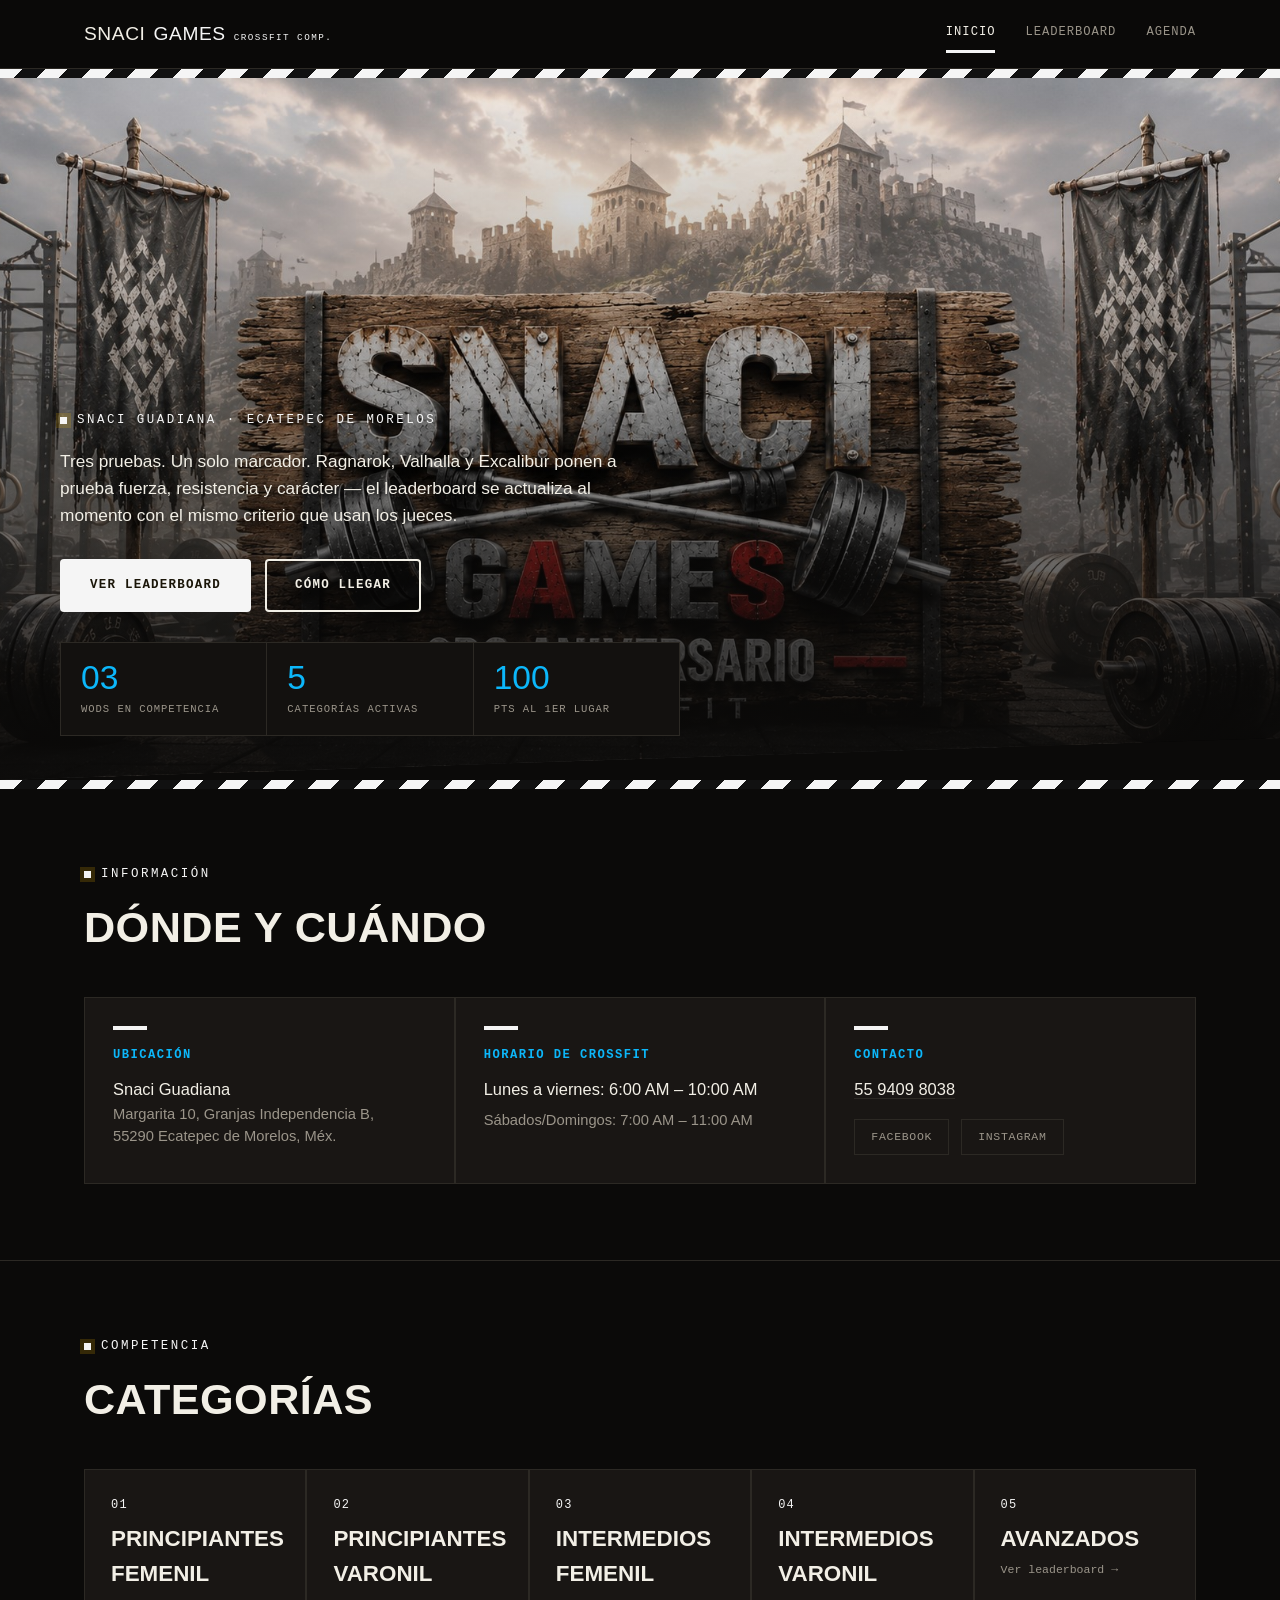
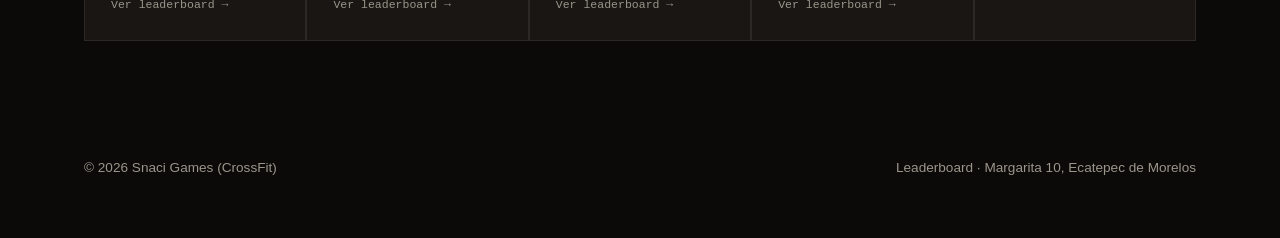
==== index.html @ 2113d96e "Add files via upload" ====
<!DOCTYPE html>
<html lang="es">
<head>
<meta charset="UTF-8">
<meta name="viewport" content="width=device-width, initial-scale=1.0">
<title>Snaci Games — Competencia CrossFit</title>
<meta name="description" content="Snaci Games: competencia de CrossFit en Snaci Guadiana, Ecatepec de Morelos. Leaderboard, ubicación y horarios.">
<link rel="preconnect" href="https://fonts.googleapis.com">
<link rel="preconnect" href="https://fonts.gstatic.com" crossorigin>
<link href="https://fonts.googleapis.com/css2?family=Algerian&family=Barlow:wght@400;500;600;700;800&family=Space+Mono:wght@400;700&display=swap" rel="stylesheet">
<link rel="stylesheet" href="styles.css">
</head>
<body>
    <header class="topbar">
        <div class="wrap">
            <div class="brand">SNACI <span style="color:var(--brass)">GAMES</span> <small>CROSSFIT COMP.</small></div>
            <nav class="nav" id="nav-menu">
                <a href="index.html" class="is-active">Inicio</a>
                <a href="leaderboard.html">Leaderboard</a>
                <a href="agenda.html">Agenda</a>
            </nav>
            <button class="menu-toggle" id="menu-toggle" aria-label="Abrir menú" aria-expanded="false">
                <span></span><span></span><span></span>
            </button>
        </div>
    </header>
    <div class="hazard"></div>
    <script>document.addEventListener("DOMContentLoaded", function () {
      var menuBtn = document.getElementById("menu-toggle");
      var navMenu = document.getElementById("nav-menu");
      if (!menuBtn || !navMenu) return;
      menuBtn.addEventListener("click", function () {
        var isOpen = navMenu.classList.toggle("is-open");
        menuBtn.setAttribute("aria-expanded", isOpen);
      });
    });</script>

    <section class="hero" style="background-image:url('hero-banner.jpg')">
        <div class="wrap hero-inner">
            <div class="eyebrow"><span class="dot"></span> Snaci Guadiana · Ecatepec de Morelos</div>
            <p class="hero-sub">Tres pruebas. Un solo marcador. Ragnarok, Valhalla y Excalibur ponen a prueba fuerza, resistencia y carácter — el leaderboard se actualiza al momento con el mismo criterio que usan los jueces.</p>
            <div class="cta-row">
                <a href="leaderboard.html" class="btn btn-primary">Ver leaderboard</a>
                <a href="#ubicacion" class="btn btn-ghost">Cómo llegar</a>
            </div>
            <div class="stat-strip">
                <div class="stat"><div class="n">03</div><div class="l">WODs en competencia</div></div>
                <div class="stat"><div class="n">5</div><div class="l">Categorías activas</div></div>
                <div class="stat"><div class="n">100</div><div class="l">Pts al 1er lugar</div></div>
            </div>
        </div>
    </section>
    <div class="hazard"></div>

    <section class="block" id="ubicacion">
        <div class="wrap">
            <div class="block-head">
                <div class="eyebrow"><span class="dot"></span> Información</div>
                <h2 class="block-title">Dónde y cuándo</h2>
            </div>
            <div class="card-grid">
                <div class="card">
                    <div class="rune"></div>
                    <h3>Ubicación</h3>
                    <a href="https://www.google.com/maps/place/snaci+guadiana/data=!4m2!3m1!1s0x85d1fb0047a9aea7:0xf1a9c719a7e4aaca?sa=X&ved=1t:242&ictx=111" target="_blank" rel="noopener">Snaci Guadiana</a>
                    <p class="muted">Margarita 10, Granjas Independencia B,<br>55290 Ecatepec de Morelos, Méx.</p>
                </div>
                <div class="card">
                    <div class="rune"></div>
                    <h3>Horario de crossfit</h3>
                    <p>Lunes a viernes: 6:00 AM – 10:00 AM</p>
                    <p class="muted">Sábados/Domingos: 7:00 AM – 11:00 AM</p>
                </div>
                <div class="card">
                    <div class="rune"></div>
                    <h3>Contacto</h3>
                    <p><a href="tel:5594098038" style="border-bottom:1px solid var(--line)">55 9409 8038</a></p>
                    <div class="social-row">
                        <a href="https://facebook.com/p/Snaci-Guadiana-61558093144814/" target="_blank" rel="noopener">Facebook</a>
                        <a href="https://instagram.com/snaci_games" target="_blank" rel="noopener">Instagram</a>
                    </div>
                </div>
            </div>
        </div>
    </section>

    <section class="block">
        <div class="wrap">
            <div class="block-head">
                <div class="eyebrow"><span class="dot"></span> Competencia</div>
                <h2 class="block-title">Categorías</h2>
            </div>
            <div class="cat-grid" id="cat-grid"></div>
        </div>
    </section>

    <footer>
        <div class="wrap">
            <span>© 2026 Snaci Games (CrossFit)</span>
            <span><a href="leaderboard.html">Leaderboard</a> · Margarita 10, Ecatepec de Morelos</span>
        </div>
    </footer>

    <script src="data.js"></script>
    <script>const grid = document.getElementById("cat-grid");
  grid.innerHTML = SNACI_DATA.categorias.map((c, i) => `
    <a class="cat-card" href="leaderboard.html?cat=${c.id}">
      <div class="idx">${String(i + 1).padStart(2, "0")}</div>
      <h3>${c.nombre}</h3>
      <div class="go">Ver leaderboard →</div>
    </a>`).join("");</script>
</body>
</html>
---- styles.css ----
/* ===================================================================
   SNACI GAMES — identidad "gimnasio de competencia"
   Concreto negro + franja de peligro (amarillo/negro, como las cintas
   de los rigs) + azul acero para datos/estado activo.
   =================================================================== */
:root {
    --bg: #0b0a09;
    --bg-alt: #141210;
    --bg-card: #191614;
    --line: #2c2924;
    --bone: #f2efe6;
    --bone-dim: #9b958a;
    --ember: #0CB7FA; /*Numeriots, horario de atencion*/
    --ember-dim: #2a5878;
    --brass: #F5F5F5;
    --hazard-dk: #111;
    --gold: #d4af37;
    --silver: #b9bcc2;
    --bronze: #b5651d;
    --display: "Alergian", "Alergian", sans-serif;
    --body: "Alergian", -apple-system, sans-serif;
    --mono: "Alergian", "Alergian", monospace;
    --radius: 4px;
}

* { box-sizing: border-box; }
html { scroll-behavior: smooth; }

body {
  margin: 0;
  background: var(--bg);
  color: var(--bone);
  font-family: var(--body);
  font-size: 1.03rem;
  line-height: 1.55;
}

a { color: inherit; text-decoration: none; }

.wrap { max-width: 1160px; margin: 0 auto; padding: 0 24px; }

a:focus-visible, button:focus-visible, .tab:focus-visible {
  outline: 2px solid var(--ember);
  outline-offset: 3px;
}
@media (prefers-reduced-motion: reduce) {
  * { animation: none !important; transition: none !important; }
  html { scroll-behavior: auto; }
}

/* ---------- signature: hazard stripe divider ---------- */
.hazard {
  height: 9px;
  background: repeating-linear-gradient(
    135deg,
    var(--brass) 0 16px,
    var(--hazard-dk) 16px 32px
  );
}

/* ---------- top bar ---------- */
.topbar {
  position: sticky;
  top: 0;
  z-index: 40;
  background: rgba(11,10,9,0.92);
  backdrop-filter: blur(8px);
  border-bottom: 1px solid var(--line);
}
.topbar .wrap {
  display: flex;
  align-items: center;
  justify-content: space-between;
  height: 68px;
}
.brand {
  font-family: var(--display);
  letter-spacing: 0.03em;
  font-size: 1.2rem;
  display: flex;
  align-items: baseline;
  gap: 8px;
}
.brand small {
  font-family: var(--mono);
  font-size: 0.58rem;
  color: var(--brass);
  letter-spacing: 0.16em;
}
.nav {
  display: flex;
  gap: 30px;
  font-family: var(--mono);
  font-size: 0.76rem;
  letter-spacing: 0.08em;
  text-transform: uppercase;
}
.nav a { color: var(--bone-dim); position: relative; padding-bottom: 4px; }
.nav a:hover, .nav a.is-active { color: var(--bone); }
.nav a.is-active::after {
  content: "";
  position: absolute;
  left: 0; right: 0; bottom: -8px;
  height: 3px;
  background: var(--brass);
}

/* ---------- hero: pantalla completa con la imagen de fondo ---------- */
.hero {
  position: relative;
  min-height: 78vh;
  display: flex;
  align-items: flex-end;
  background-size: cover;
  background-position: center 30%;
  clip-path: polygon(0 0, 100% 0, 100% 94%, 0 100%);
}
.hero::before {
  /* velo oscuro para legibilidad del texto sobre la foto */
  content: "";
  position: absolute;
  inset: 0;
  background:
    linear-gradient(180deg, rgba(11,10,9,0.05) 0%, rgba(11,10,9,0.35) 45%, rgba(11,10,9,0.95) 100%);
}
.hero-inner {
  position: relative;
  z-index: 2;
  width: 100%;
  padding: 48px 0 44px;
}
.eyebrow {
  font-family: var(--mono);
  font-size: 0.78rem;
  letter-spacing: 0.2em;
  text-transform: uppercase;
  color: var(--brass);
  display: flex;
  align-items: center;
  gap: 10px;
  margin-bottom: 18px;
}
.eyebrow .dot {
  width: 7px; height: 7px;
  background: var(--brass);
  box-shadow: 0 0 0 4px rgba(242,183,5,0.18);
}
.hero-sub {
  max-width: 560px;
  color: var(--bone);
  font-size: 1.08rem;
  font-weight: 500;
  margin-bottom: 30px;
  text-shadow: 0 2px 10px rgba(0,0,0,0.5);
}
.cta-row { display: flex; gap: 14px; flex-wrap: wrap; margin-bottom: 30px; }

.btn {
  display: inline-flex;
  align-items: center;
  gap: 10px;
  padding: 15px 28px;
  border-radius: var(--radius);
  font-family: var(--mono);
  font-weight: 700;
  font-size: 0.78rem;
  letter-spacing: 0.1em;
  text-transform: uppercase;
  border: 2px solid transparent;
  cursor: pointer;
  transition: transform 0.15s ease, background 0.2s ease;
}
.btn:hover { transform: translateY(-2px); }
.btn-primary { background: var(--brass); color: #1a1508; }
.btn-primary:hover { background: #ffd23f; }
.btn-ghost { border-color: var(--bone); color: var(--bone); background: rgba(0,0,0,0.25); }
.btn-ghost:hover { border-color: var(--brass); color: var(--brass); }

.stat-strip {
  display: grid;
  grid-template-columns: repeat(auto-fit, minmax(150px, 1fr));
  gap: 1px;
  background: var(--line);
  border: 1px solid var(--line);
  max-width: 620px;
}
.stat { background: rgba(11,10,9,0.75); padding: 18px 20px; }
.stat .n {
  font-family: var(--display);
  font-size: 2.1rem;
  color: var(--ember);
  line-height: 1;
}
.stat .l {
  font-family: var(--mono);
  font-size: 0.66rem;
  letter-spacing: 0.09em;
  text-transform: uppercase;
  color: var(--bone-dim);
  margin-top: 6px;
}

/* ---------- section shell ---------- */
section.block { padding: 76px 0; border-bottom: 1px solid var(--line); }
section.block:last-of-type { border-bottom: none; }
.block-head { margin-bottom: 36px; }
.block-head .eyebrow { margin-bottom: 10px; }
h2.block-title {
  font-family: var(--display);
  text-transform: uppercase;
  font-size: clamp(1.9rem, 4vw, 2.7rem);
  margin: 0;
  letter-spacing: 0.01em;
}

/* ---------- info cards ---------- */
.card-grid { display: grid; grid-template-columns: repeat(auto-fit, minmax(240px, 1fr)); gap: 2px; background: var(--line); border: 1px solid var(--line); }
.card { background: var(--bg-card); padding: 28px; position: relative; }
.card .rune { width: 34px; height: 4px; background: var(--brass); margin-bottom: 16px; }
.card h3 {
  font-family: var(--mono);
  font-size: 0.76rem;
  letter-spacing: 0.12em;
  text-transform: uppercase;
  color: var(--ember);
  margin: 0 0 12px;
}
.card p { margin: 0 0 6px; color: var(--bone); }
.card .muted { color: var(--bone-dim); font-size: 0.92rem; }
.social-row { display: flex; gap: 12px; margin-top: 16px; }
.social-row a {
  border: 1px solid var(--line);
  padding: 8px 16px;
  font-family: var(--mono);
  font-size: 0.72rem;
  letter-spacing: 0.06em;
  text-transform: uppercase;
  color: var(--bone-dim);
}
.social-row a:hover { color: var(--brass); border-color: var(--brass); }

/* ---------- categories preview (home) ---------- */
.cat-grid { display: grid; grid-template-columns: repeat(auto-fit, minmax(220px, 1fr)); gap: 2px; background: var(--line); border: 1px solid var(--line); }
.cat-card { display: block; background: var(--bg-card); padding: 26px; transition: background .2s ease; }
.cat-card:hover { background: #201c17; }
.cat-card .idx { font-family: var(--mono); color: var(--brass); font-size: 0.75rem; letter-spacing: 0.1em; }
.cat-card h3 { font-family: var(--display); text-transform: uppercase; font-size: 1.4rem; margin: 8px 0 4px; }
.cat-card .go { font-family: var(--mono); font-size: 0.72rem; color: var(--bone-dim); }

/* ---------- footer ---------- */
footer { padding: 40px 0 60px; color: var(--bone-dim); font-size: 0.85rem; }
footer .wrap { display: flex; justify-content: space-between; flex-wrap: wrap; gap: 12px; }
footer a:hover { color: var(--brass); }

/* ===================================================================
   LEADERBOARD PAGE
   =================================================================== */
.lb-header { padding: 56px 0 28px; }

.tabs { display: flex; gap: 10px; flex-wrap: wrap; margin-top: 28px; }
.tab {
  font-family: var(--mono);
  font-size: 0.76rem;
  letter-spacing: 0.06em;
  text-transform: uppercase;
  padding: 10px 18px;
  border: 1px solid var(--line);
  background: transparent;
  color: var(--bone-dim);
  cursor: pointer;
}
.cat-select {
    appearance: none;
    -webkit-appearance: none;
    background: var(--bg-card);
    border: 1px solid var(--line);
    color: var(--bone);
    font-family: var(--mono);
    font-size: 0.82rem;
    letter-spacing: 0.06em;
    text-transform: uppercase;
    padding: 12px 40px 12px 18px;
    cursor: pointer;
    min-width: 240px;
    background-image: linear-gradient(45deg, transparent 50%, var(--brass) 50%), linear-gradient(135deg, var(--brass) 50%, transparent 50%);
    background-position: calc(100% - 22px) center, calc(100% - 16px) center;
    background-size: 6px 6px, 6px 6px;
    background-repeat: no-repeat;
}

    .cat-select:hover, .cat-select:focus {
        border-color: var(--brass);
        outline: none;
    }

    .cat-select option {
        background: var(--bg-card);
        color: var(--bone);
    }
.tab:hover { color: var(--bone); border-color: var(--brass); }
.tab.is-active { background: var(--brass); border-color: var(--brass); color: #1a1508; }

.lb-wrap { padding-bottom: 90px; }

.table-scroll {
  overflow-x: auto;
  border: 1px solid var(--line);
  background: var(--bg-card);
  position: relative;
}

table.board { border-collapse: collapse; width: 100%; min-width: 900px; font-size: 0.88rem; }
table.board caption { display: none; }

table.board thead th {
  font-family: var(--mono);
  font-size: 0.66rem;
  letter-spacing: 0.06em;
  text-transform: uppercase;
  color: var(--ember);
  text-align: center;
  padding: 16px 14px;
  border-bottom: 3px solid var(--brass);
  white-space: nowrap;
  background: var(--bg-card);
}
table.board thead th.col-athlete { text-align: left; }
table.board thead th .wod-name { display: block; color: var(--bone); font-size: 0.72rem; margin-bottom: 2px; }

table.board tbody td { padding: 14px; text-align: center; border-bottom: 1px solid var(--line); white-space: nowrap; }
table.board tbody tr:last-child td { border-bottom: none; }
table.board tbody tr:hover td { background: rgba(62,124,166,0.08); }

td.col-athlete, th.col-athlete { text-align: left; position: sticky; left: 64px; background: var(--bg-card); z-index: 2; min-width: 190px; box-shadow: 4px 0 6px -4px rgba(0,0,0,0.5); }
td.col-rank, th.col-rank { position: sticky; left: 0; background: var(--bg-card); z-index: 3; min-width: 64px; }

.athlete-name { font-weight: 700; color: var(--bone); }
.result-cell { font-family: var(--mono); color: var(--bone); }
.place-badge { display: inline-flex; min-width: 28px; justify-content: center; font-family: var(--mono); font-size: 0.76rem; color: var(--bone-dim); }
.points-cell { font-family: var(--mono); color: var(--brass); font-weight: 700; }

.rank-badge {
  display: inline-flex;
  align-items: center;
  justify-content: center;
  width: 36px;
  height: 36px;
  font-family: var(--display);
  font-size: 1rem;
  background: var(--bg-alt);
  border: 2px solid var(--line);
  color: var(--bone-dim);
}
.rank-1 { background: linear-gradient(155deg, var(--gold), #8a6c1c); border-color: var(--gold); color: #1a1608; }
.rank-2 { background: linear-gradient(155deg, var(--silver), #6c7075); border-color: var(--silver); color: #16171a; }
.rank-3 { background: linear-gradient(155deg, var(--bronze), #6b3a10); border-color: var(--bronze); color: #1a0f04; }

.total-cell { font-family: var(--mono); font-weight: 700; color: var(--bone); }

.lb-note { margin-top: 18px; font-size: 0.82rem; color: var(--bone-dim); }

@media (max-width: 640px) {
  .hero { min-height: 62vh; clip-path: polygon(0 0, 100% 0, 100% 97%, 0 100%); }
  section.block { padding: 54px 0; }
  .nav { display: none; }
}
.menu-toggle {
    display: none;
    background: none;
    border: none;
    padding: 8px;
    cursor: pointer;
    flex-direction: column;
    gap: 5px;
}

    .menu-toggle span {
        display: block;
        width: 24px;
        height: 2px;
        background: var(--bone);
    }

@media (max-width: 640px) {
    .menu-toggle {
        display: flex;
    }
    .nav {
        display: none;
        position: absolute;
        top: 68px;
        left: 0;
        right: 0;
        background: var(--bg);
        border-bottom: 1px solid var(--line);
        flex-direction: column;
        gap: 0;
        padding: 8px 0;
        z-index: 50;
    }
        .nav.is-open {
            display: flex;
        }

        .nav a {
            padding: 14px 24px;
            border-bottom: 1px solid var(--line);
        }
}
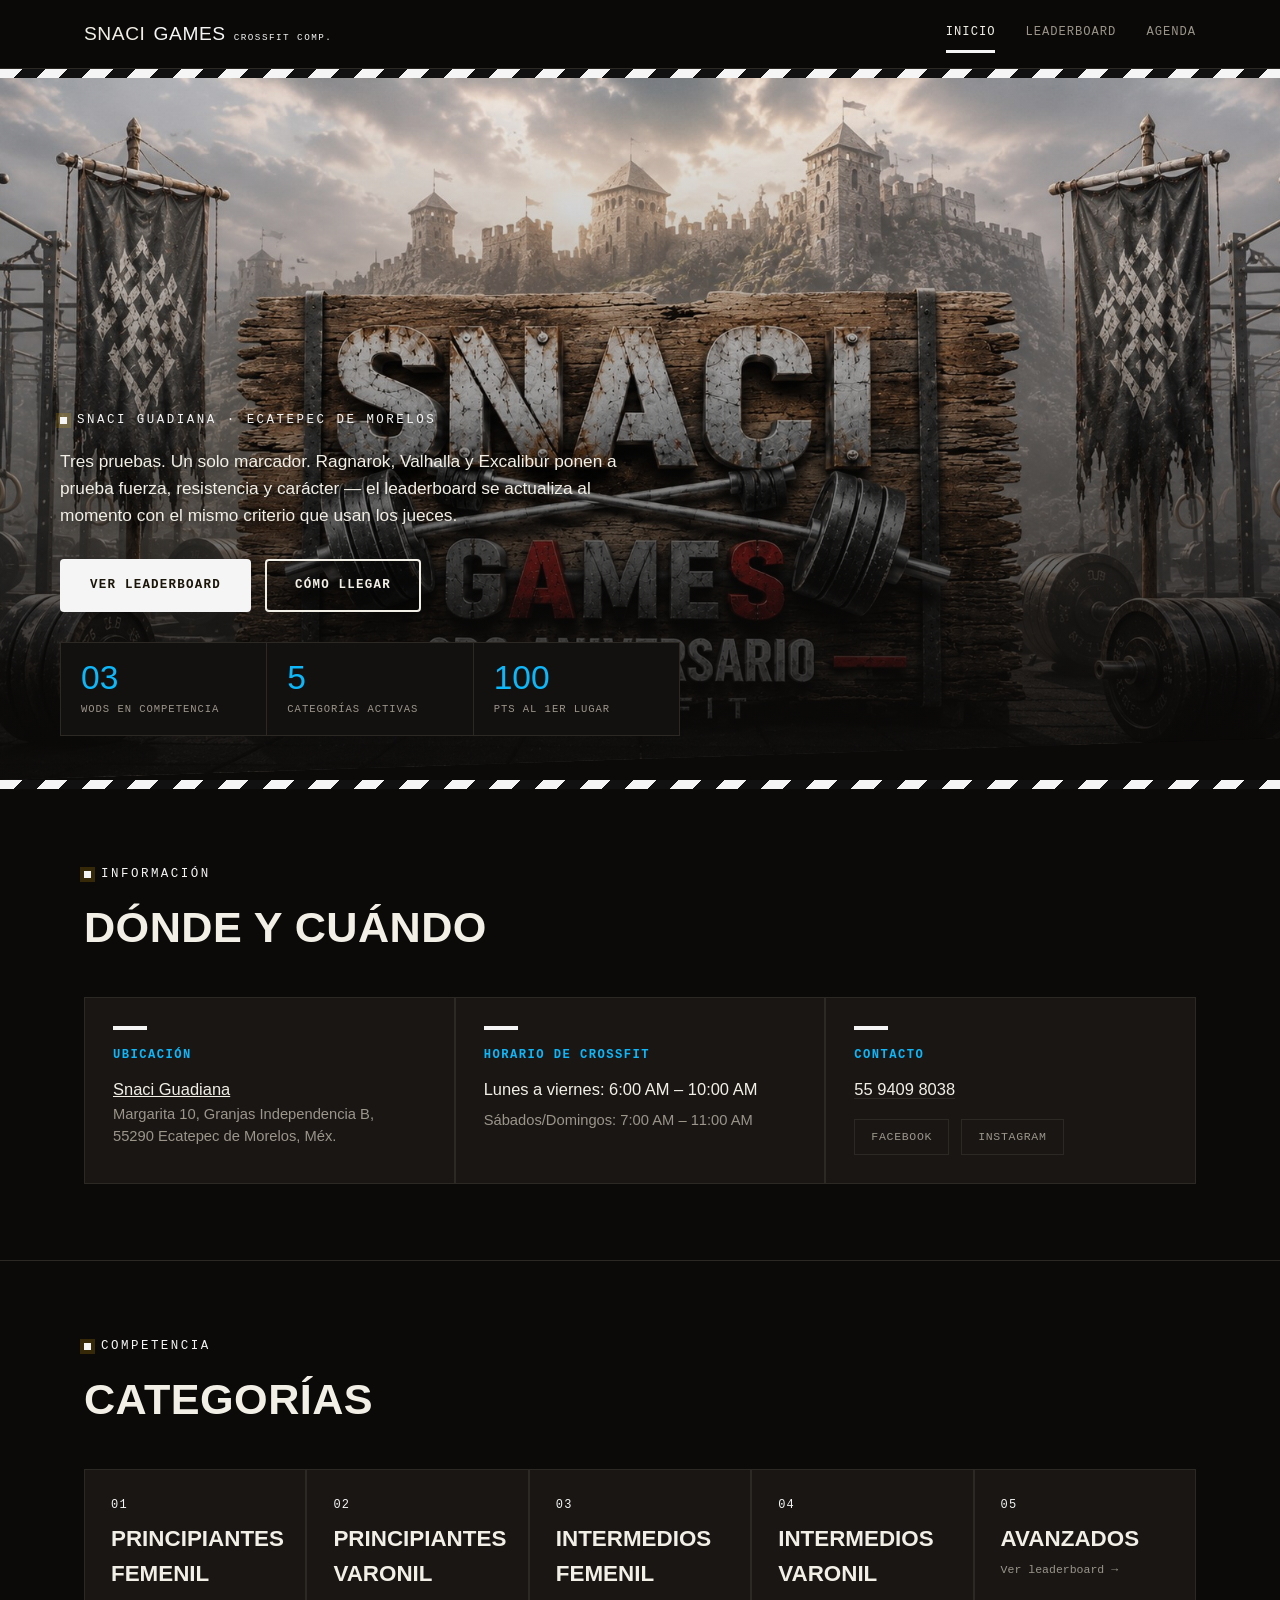
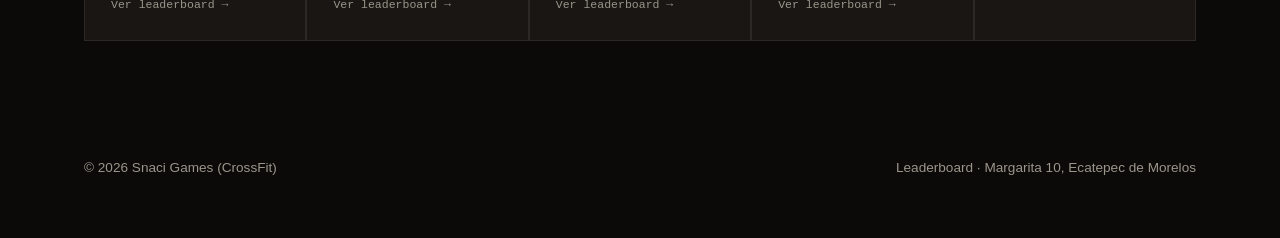
==== commit 141d1f0d: "Add files via upload" ====
--- a/index.html
+++ b/index.html
@@ -62,7 +62,7 @@
                 <div class="card">
                     <div class="rune"></div>
                     <h3>Ubicación</h3>
-                    <a href="https://www.google.com/maps/place/snaci+guadiana/data=!4m2!3m1!1s0x85d1fb0047a9aea7:0xf1a9c719a7e4aaca?sa=X&ved=1t:242&ictx=111" target="_blank" rel="noopener">Snaci Guadiana</a>
+                    <a href="https://www.google.com/maps/place/snaci+guadiana/data=!4m2!3m1!1s0x85d1fb0047a9aea7:0xf1a9c719a7e4aaca?sa=X&ved=1t:242&ictx=111" target="_blank" rel="noopener"><u>Snaci Guadiana</u></a>
                     <p class="muted">Margarita 10, Granjas Independencia B,<br>55290 Ecatepec de Morelos, Méx.</p>
                 </div>
                 <div class="card">
--- a/styles.css
+++ b/styles.css
@@ -324,7 +324,7 @@
   white-space: nowrap;
   background: var(--bg-card);
 }
-table.board thead th.col-athlete { text-align: left; }
+table.board thead th.col-athlete { text-align: center; }
 table.board thead th .wod-name { display: block; color: var(--bone); font-size: 0.72rem; margin-bottom: 2px; }
 
 table.board tbody td { padding: 14px; text-align: center; border-bottom: 1px solid var(--line); white-space: nowrap; }
@@ -407,3 +407,7 @@
             border-bottom: 1px solid var(--line);
         }
 }
+td.col-box, th.col-box {
+    text-align: left;
+    min-width: 140px;
+}
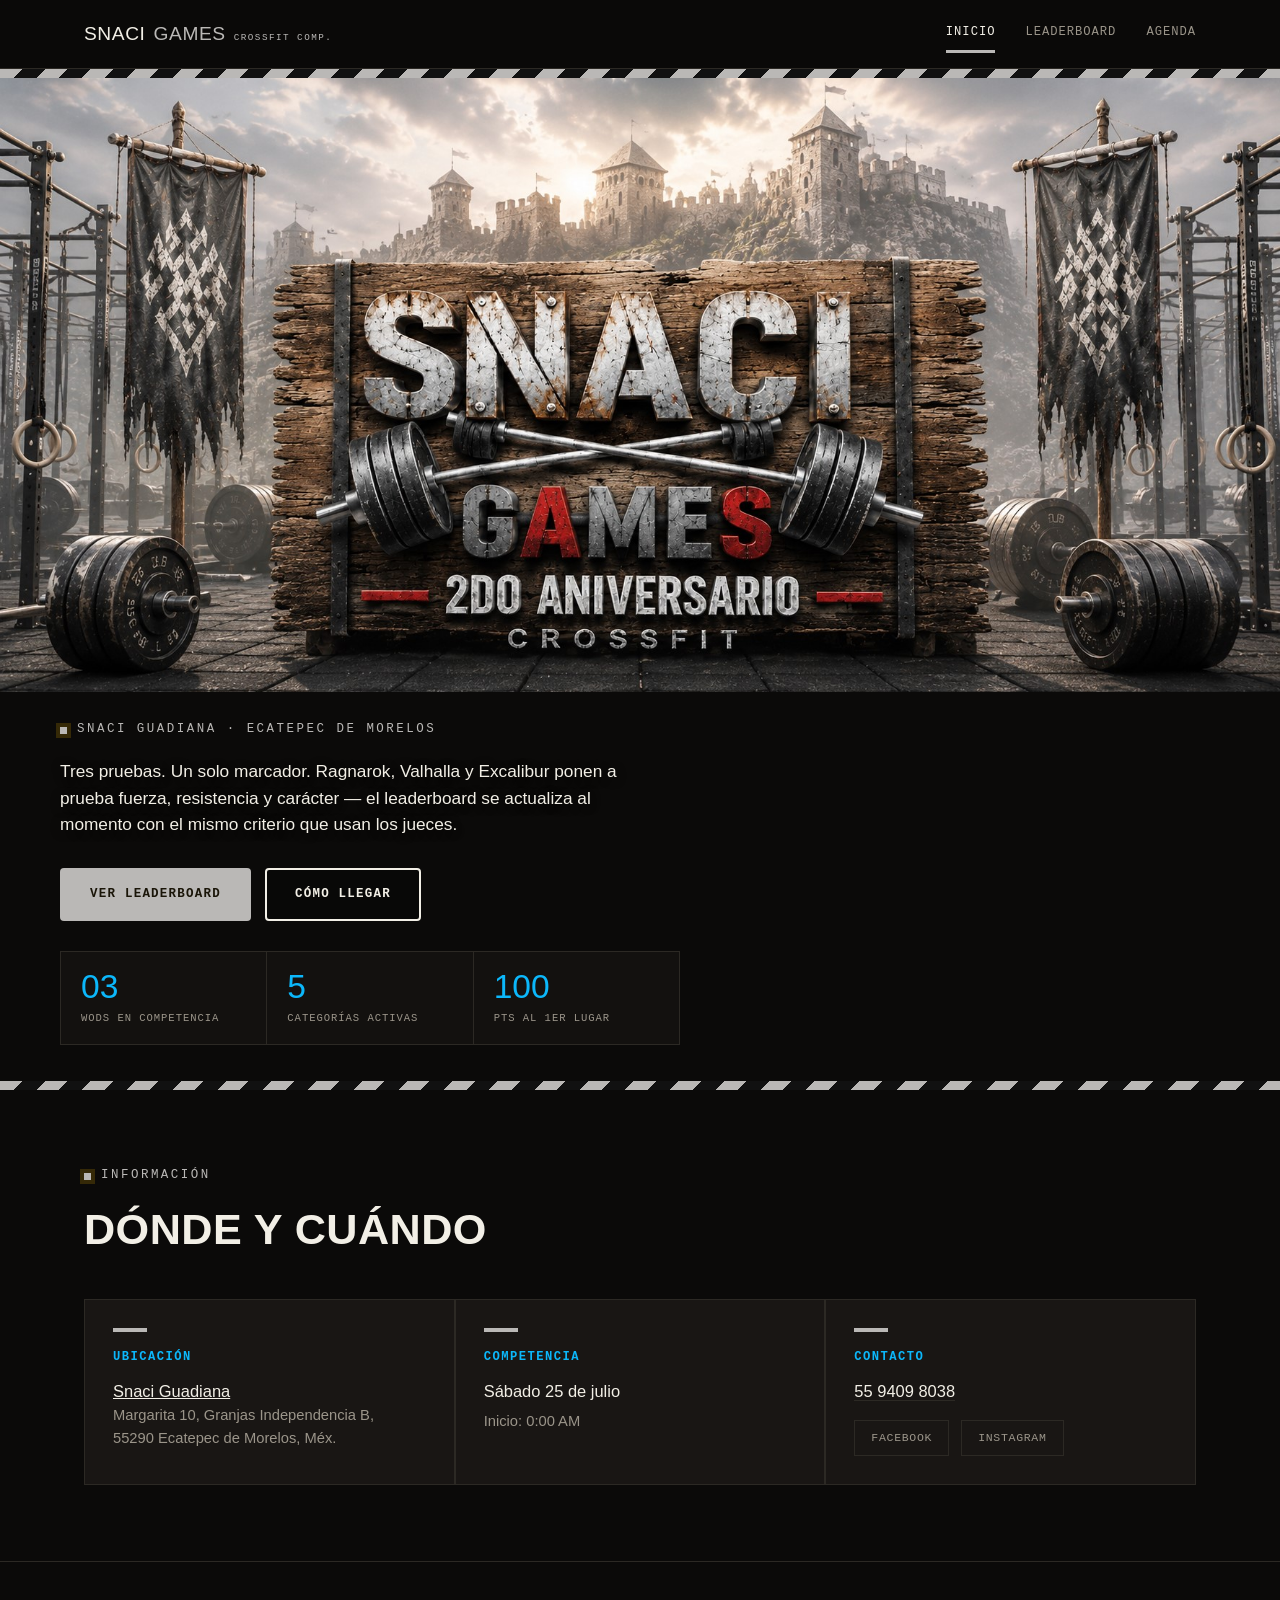
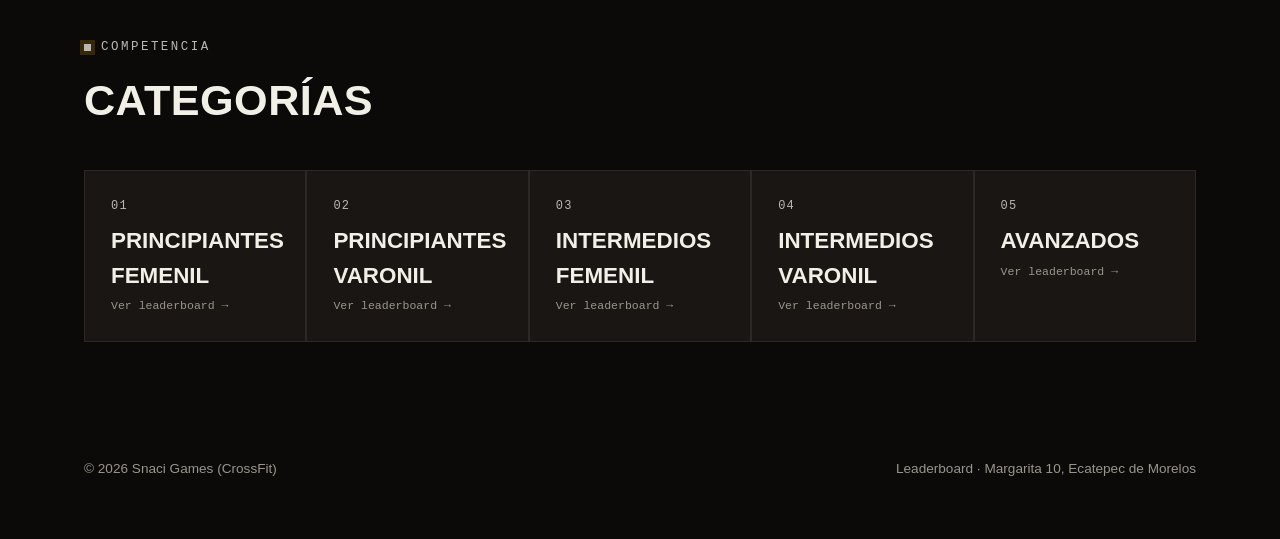
==== commit a1c7758a: "Add files via upload" ====
--- a/index.html
+++ b/index.html
@@ -8,7 +8,7 @@
 <link rel="preconnect" href="https://fonts.googleapis.com">
 <link rel="preconnect" href="https://fonts.gstatic.com" crossorigin>
 <link href="https://fonts.googleapis.com/css2?family=Algerian&family=Barlow:wght@400;500;600;700;800&family=Space+Mono:wght@400;700&display=swap" rel="stylesheet">
-<link rel="stylesheet" href="styles.css">
+<link rel="stylesheet" href="styles.css?v=2">
 </head>
 <body>
     <header class="topbar">
@@ -67,9 +67,9 @@
                 </div>
                 <div class="card">
                     <div class="rune"></div>
-                    <h3>Horario de crossfit</h3>
-                    <p>Lunes a viernes: 6:00 AM – 10:00 AM</p>
-                    <p class="muted">Sábados/Domingos: 7:00 AM – 11:00 AM</p>
+                    <h3>Competencia </h3>
+                    <p>Sábado 25 de julio </p>
+                    <p class="muted">Inicio: 0:00 AM</p>
                 </div>
                 <div class="card">
                     <div class="rune"></div>
@@ -101,7 +101,7 @@
         </div>
     </footer>
 
-    <script src="data.js"></script>
+    <script src="data.js?v=2"></script>
     <script>const grid = document.getElementById("cat-grid");
   grid.innerHTML = SNACI_DATA.categorias.map((c, i) => `
     <a class="cat-card" href="leaderboard.html?cat=${c.id}">
--- a/styles.css
+++ b/styles.css
@@ -12,7 +12,7 @@
     --bone-dim: #9b958a;
     --ember: #0CB7FA; /*Numeriots, horario de atencion*/
     --ember-dim: #2a5878;
-    --brass: #F5F5F5;
+    --brass: #BAB8B6;
     --hazard-dk: #111;
     --gold: #d4af37;
     --silver: #b9bcc2;
@@ -107,27 +107,22 @@
 
 /* ---------- hero: pantalla completa con la imagen de fondo ---------- */
 .hero {
-  position: relative;
-  min-height: 78vh;
-  display: flex;
-  align-items: flex-end;
-  background-size: cover;
-  background-position: center 30%;
-  clip-path: polygon(0 0, 100% 0, 100% 94%, 0 100%);
-}
-.hero::before {
-  /* velo oscuro para legibilidad del texto sobre la foto */
-  content: "";
-  position: absolute;
-  inset: 0;
-  background:
-    linear-gradient(180deg, rgba(11,10,9,0.05) 0%, rgba(11,10,9,0.35) 45%, rgba(11,10,9,0.95) 100%);
-}
+    position: relative;
+    display: block;
+    background-image: none !important;
+}
+
+    .hero::before {
+        content: "";
+        display: block;
+        width: 100%;
+        height: 48vw;
+        background: url('hero-banner.jpg') center center / cover no-repeat;
+    }
+
 .hero-inner {
-  position: relative;
-  z-index: 2;
-  width: 100%;
-  padding: 48px 0 44px;
+    position: relative;
+    padding: 28px 0 36px;
 }
 .eyebrow {
   font-family: var(--mono);
@@ -331,8 +326,25 @@
 table.board tbody tr:last-child td { border-bottom: none; }
 table.board tbody tr:hover td { background: rgba(62,124,166,0.08); }
 
-td.col-athlete, th.col-athlete { text-align: left; position: sticky; left: 64px; background: var(--bg-card); z-index: 2; min-width: 190px; box-shadow: 4px 0 6px -4px rgba(0,0,0,0.5); }
-td.col-rank, th.col-rank { position: sticky; left: 0; background: var(--bg-card); z-index: 3; min-width: 64px; }
+    table.board:not(.board-compact) td.col-athlete,
+    table.board:not(.board-compact) th.col-athlete {
+        text-align: left;
+        position: sticky;
+        left: 64px;
+        background: var(--bg-card);
+        z-index: 2;
+        min-width: 190px;
+        box-shadow: 4px 0 6px -4px rgba(0,0,0,0.5);
+    }
+
+    table.board:not(.board-compact) td.col-rank,
+    table.board:not(.board-compact) th.col-rank {
+        position: sticky;
+        left: 0;
+        background: var(--bg-card);
+        z-index: 3;
+        min-width: 64px;
+    }
 
 .athlete-name { font-weight: 700; color: var(--bone); }
 .result-cell { font-family: var(--mono); color: var(--bone); }
@@ -360,11 +372,19 @@
 .lb-note { margin-top: 18px; font-size: 0.82rem; color: var(--bone-dim); }
 
 @media (max-width: 640px) {
-  .hero { min-height: 62vh; clip-path: polygon(0 0, 100% 0, 100% 97%, 0 100%); }
-  section.block { padding: 54px 0; }
-  .nav { display: none; }
-}
-.menu-toggle {
+    .hero {
+        min-height: 72vh;
+        background-position: center 24%;
+    }
+
+    section.block {
+        padding: 54px 0;
+    }
+
+    .nav {
+        display: none;
+    }
+}.menu-toggle {
     display: none;
     background: none;
     border: none;
@@ -410,4 +430,194 @@
 td.col-box, th.col-box {
     text-align: left;
     min-width: 140px;
+}
+table.board.board-compact {
+    min-width: 0;
+}
+
+.col-toggle {
+    width: 36px;
+    text-align: center;
+}
+
+tr.main-row {
+    cursor: pointer;
+}
+
+    tr.main-row.is-expanded td {
+        background: rgba(62,124,166,0.06);
+    }
+
+.chevron {
+    display: inline-block;
+    color: var(--bone-dim);
+    font-size: 11px;
+}
+
+tr.detail-row {
+    display: none;
+}
+
+    tr.detail-row.is-open {
+        display: table-row;
+    }
+
+table.board tbody tr.detail-row > td {
+    padding: 0;
+    white-space: normal;
+    text-align: left;
+}
+
+.detail-table {
+    width: 100%;
+    border-collapse: collapse;
+    background: var(--bg-alt);
+}
+
+    .detail-table td {
+        padding: 10px 16px;
+        border-bottom: 1px solid var(--line);
+        font-size: 0.85rem;
+        text-align: left;
+        white-space: nowrap;
+    }
+
+    .detail-table tr:last-child td {
+        border-bottom: none;
+    }
+
+.detail-wod {
+    font-family: var(--mono);
+    text-transform: uppercase;
+    font-size: 0.7rem;
+    color: var(--ember);
+    width: 160px;
+}
+
+.col-box {
+    text-align: left;
+    min-width: 140px;
+}
+table.board.board-compact {
+    min-width: 0;
+    font-size: 0.8rem;
+}
+
+    table.board.board-compact thead th,
+    table.board.board-compact tbody td {
+        padding: 10px 6px;
+    }
+
+    table.board.board-compact .col-toggle {
+        width: 22px;
+        padding-left: 4px;
+        padding-right: 0;
+    }
+
+    table.board.board-compact .col-rank {
+        min-width: 0;
+    }
+
+    table.board.board-compact .col-athlete {
+        min-width: 0;
+    }
+
+    table.board.board-compact .col-box {
+        min-width: 0;
+    }
+
+    table.board.board-compact .col-total {
+        min-width: 0;
+    }
+
+@media (max-width: 640px) {
+    table.board.board-compact {
+        font-size: 0.72rem;
+    }
+
+        table.board.board-compact thead th,
+        table.board.board-compact tbody td {
+            padding: 8px 4px;
+        }
+
+        table.board.board-compact .rank-badge {
+            width: 26px;
+            height: 26px;
+            font-size: 0.8rem;
+        }
+
+        table.board.board-compact .athlete-name {
+            font-size: 0.78rem;
+        }
+}
+table.board:not(.board-compact) td.col-athlete:nth-child(1),
+table.board:not(.board-compact) th.col-athlete:nth-child(1) {
+    position: sticky;
+    left: 0;
+    min-width: 170px;
+    z-index: 2;
+    box-shadow: 4px 0 6px -4px rgba(0,0,0,0.5);
+}
+
+table.board:not(.board-compact) td.col-athlete:nth-child(2),
+table.board:not(.board-compact) th.col-athlete:nth-child(2) {
+    position: static;
+    box-shadow: none;
+}
+css
+.lb-wrap ~ section.block table.board,
+section.block table.board {
+    font-size: 0.78rem;
+}
+
+    section.block table.board thead th,
+    section.block table.board tbody td {
+        padding: 8px 6px;
+        white-space: normal;
+    }
+
+table.board:not(.board-compact) td.col-athlete:nth-child(1),
+table.board:not(.board-compact) th.col-athlete:nth-child(1) {
+    min-width: 110px;
+    max-width: 110px;
+}
+
+@media (max-width: 640px) {
+    section.block table.board {
+        font-size: 0.7rem;
+    }
+
+        section.block table.board thead th,
+        section.block table.board tbody td {
+            padding: 6px 4px;
+        }
+
+    table.board:not(.board-compact) td.col-athlete:nth-child(1),
+    table.board:not(.board-compact) th.col-athlete:nth-child(1) {
+        min-width: 90px;
+        max-width: 90px;
+    }
+}
+@media (max-width: 640px) {
+    .hero {
+        display: block;
+        min-height: 0;
+        background-image: none !important;
+        clip-path: none;
+    }
+
+        .hero::before {
+            content: "";
+            display: block;
+            position: static;
+            inset: auto;
+            width: 100%;
+            height: 48vw;
+            background: url('hero-banner.jpg') center center / cover no-repeat;
+        }
+
+    .hero-inner {
+        position: relative;
+        padding: 28px 0 36px;
+    }
 }
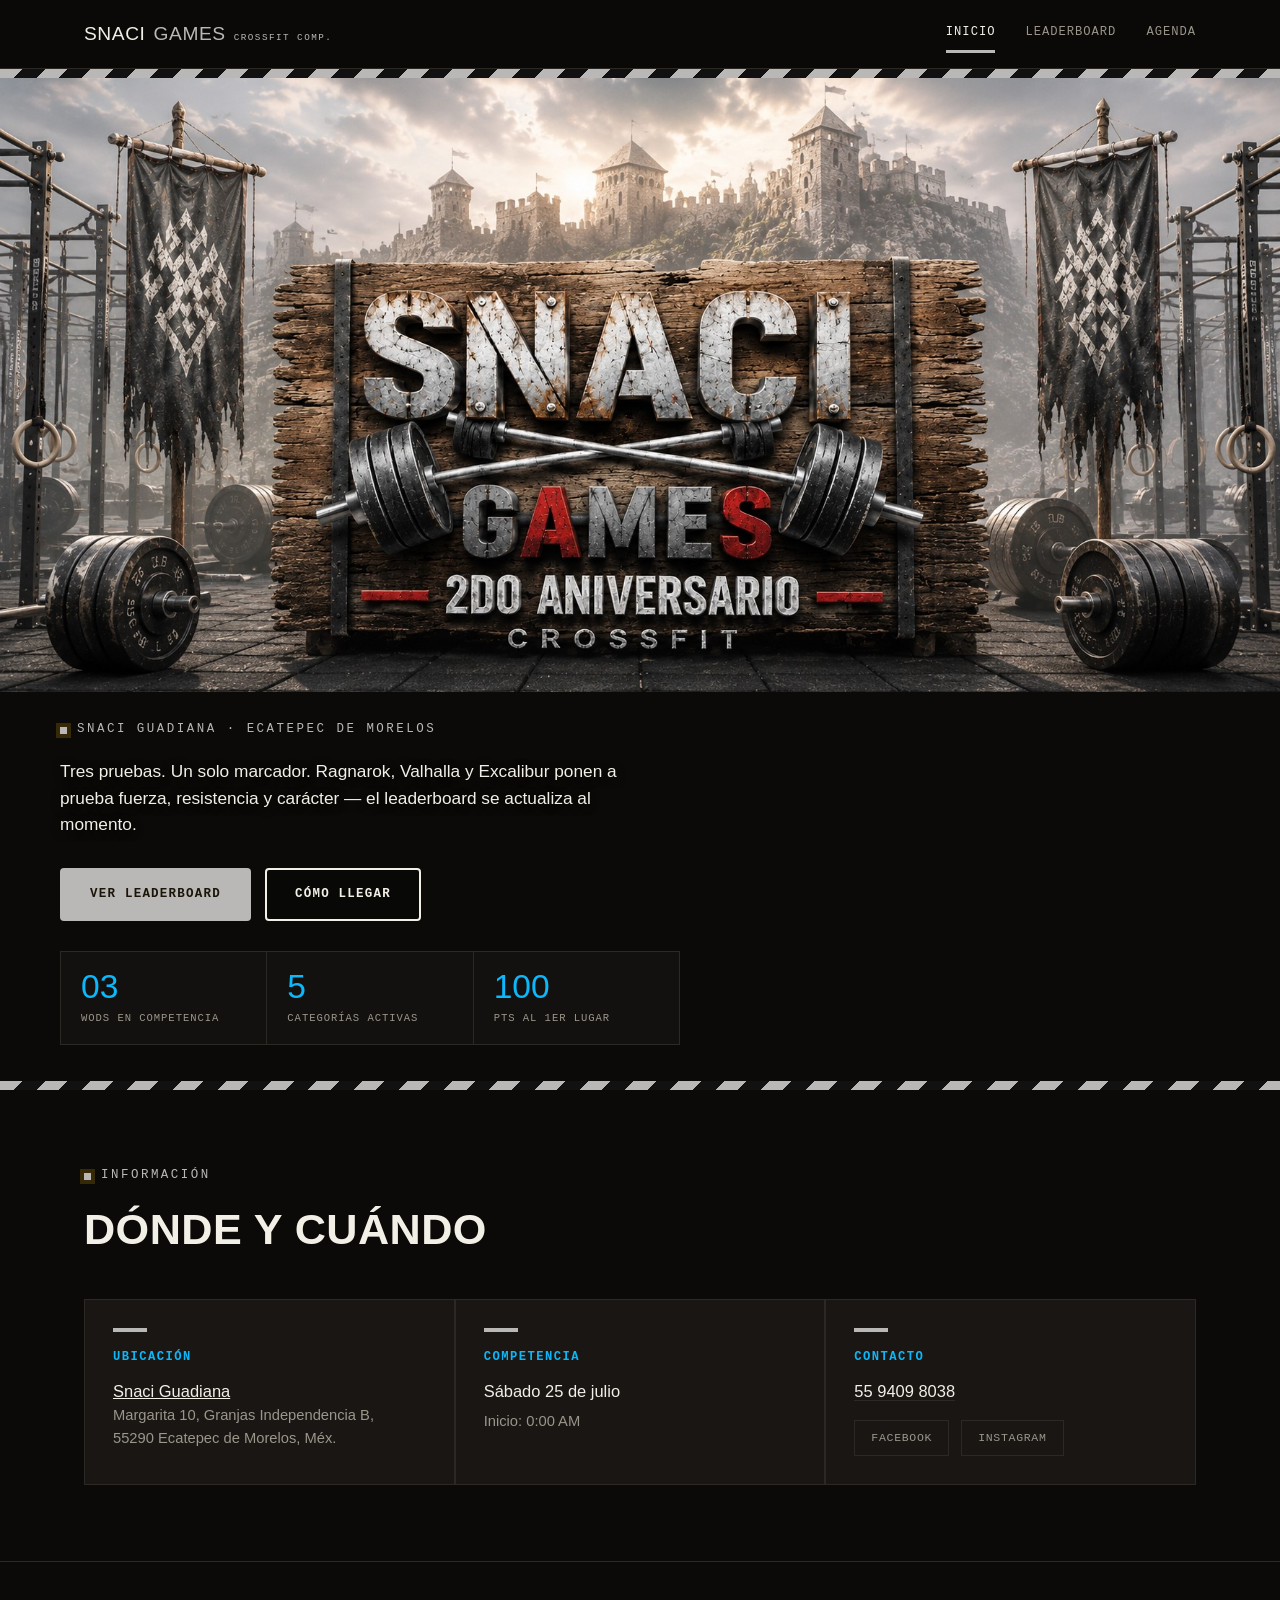
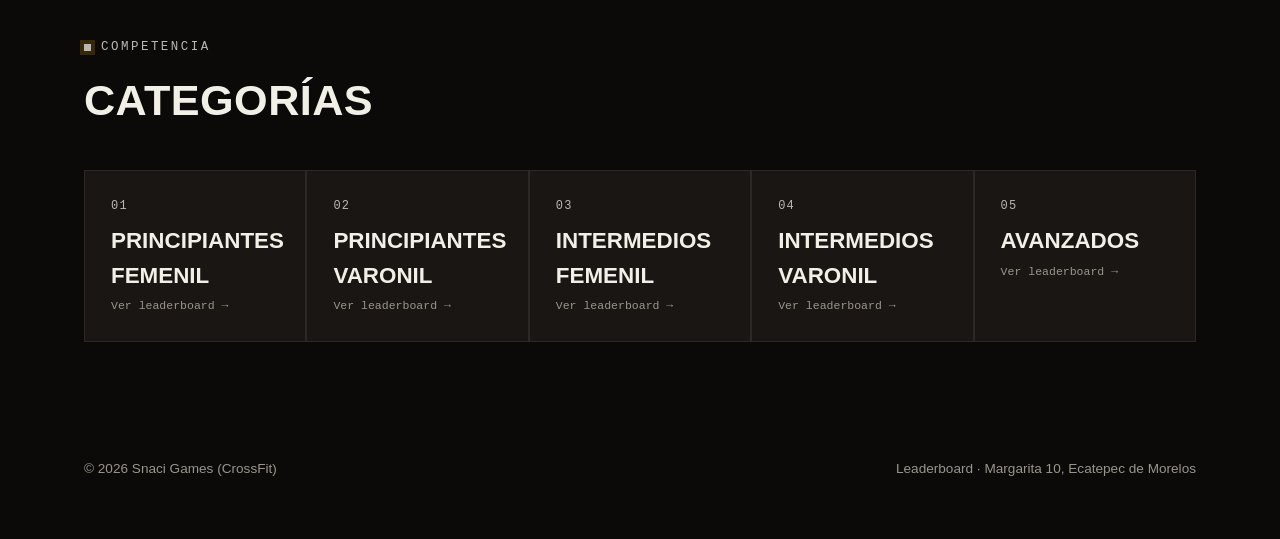
==== commit 4d631cf7: "Add files via upload" ====
--- a/index.html
+++ b/index.html
@@ -8,7 +8,7 @@
 <link rel="preconnect" href="https://fonts.googleapis.com">
 <link rel="preconnect" href="https://fonts.gstatic.com" crossorigin>
 <link href="https://fonts.googleapis.com/css2?family=Algerian&family=Barlow:wght@400;500;600;700;800&family=Space+Mono:wght@400;700&display=swap" rel="stylesheet">
-<link rel="stylesheet" href="styles.css?v=2">
+<link rel="stylesheet" href="styles.css?v=3">
 </head>
 <body>
     <header class="topbar">
@@ -38,7 +38,7 @@
     <section class="hero" style="background-image:url('hero-banner.jpg')">
         <div class="wrap hero-inner">
             <div class="eyebrow"><span class="dot"></span> Snaci Guadiana · Ecatepec de Morelos</div>
-            <p class="hero-sub">Tres pruebas. Un solo marcador. Ragnarok, Valhalla y Excalibur ponen a prueba fuerza, resistencia y carácter — el leaderboard se actualiza al momento con el mismo criterio que usan los jueces.</p>
+            <p class="hero-sub">Tres pruebas. Un solo marcador. Ragnarok, Valhalla y Excalibur ponen a prueba fuerza, resistencia y carácter — el leaderboard se actualiza al momento.</p>
             <div class="cta-row">
                 <a href="leaderboard.html" class="btn btn-primary">Ver leaderboard</a>
                 <a href="#ubicacion" class="btn btn-ghost">Cómo llegar</a>
@@ -101,7 +101,7 @@
         </div>
     </footer>
 
-    <script src="data.js?v=2"></script>
+    <script src="data.js?v=3"></script>
     <script>const grid = document.getElementById("cat-grid");
   grid.innerHTML = SNACI_DATA.categorias.map((c, i) => `
     <a class="cat-card" href="leaderboard.html?cat=${c.id}">
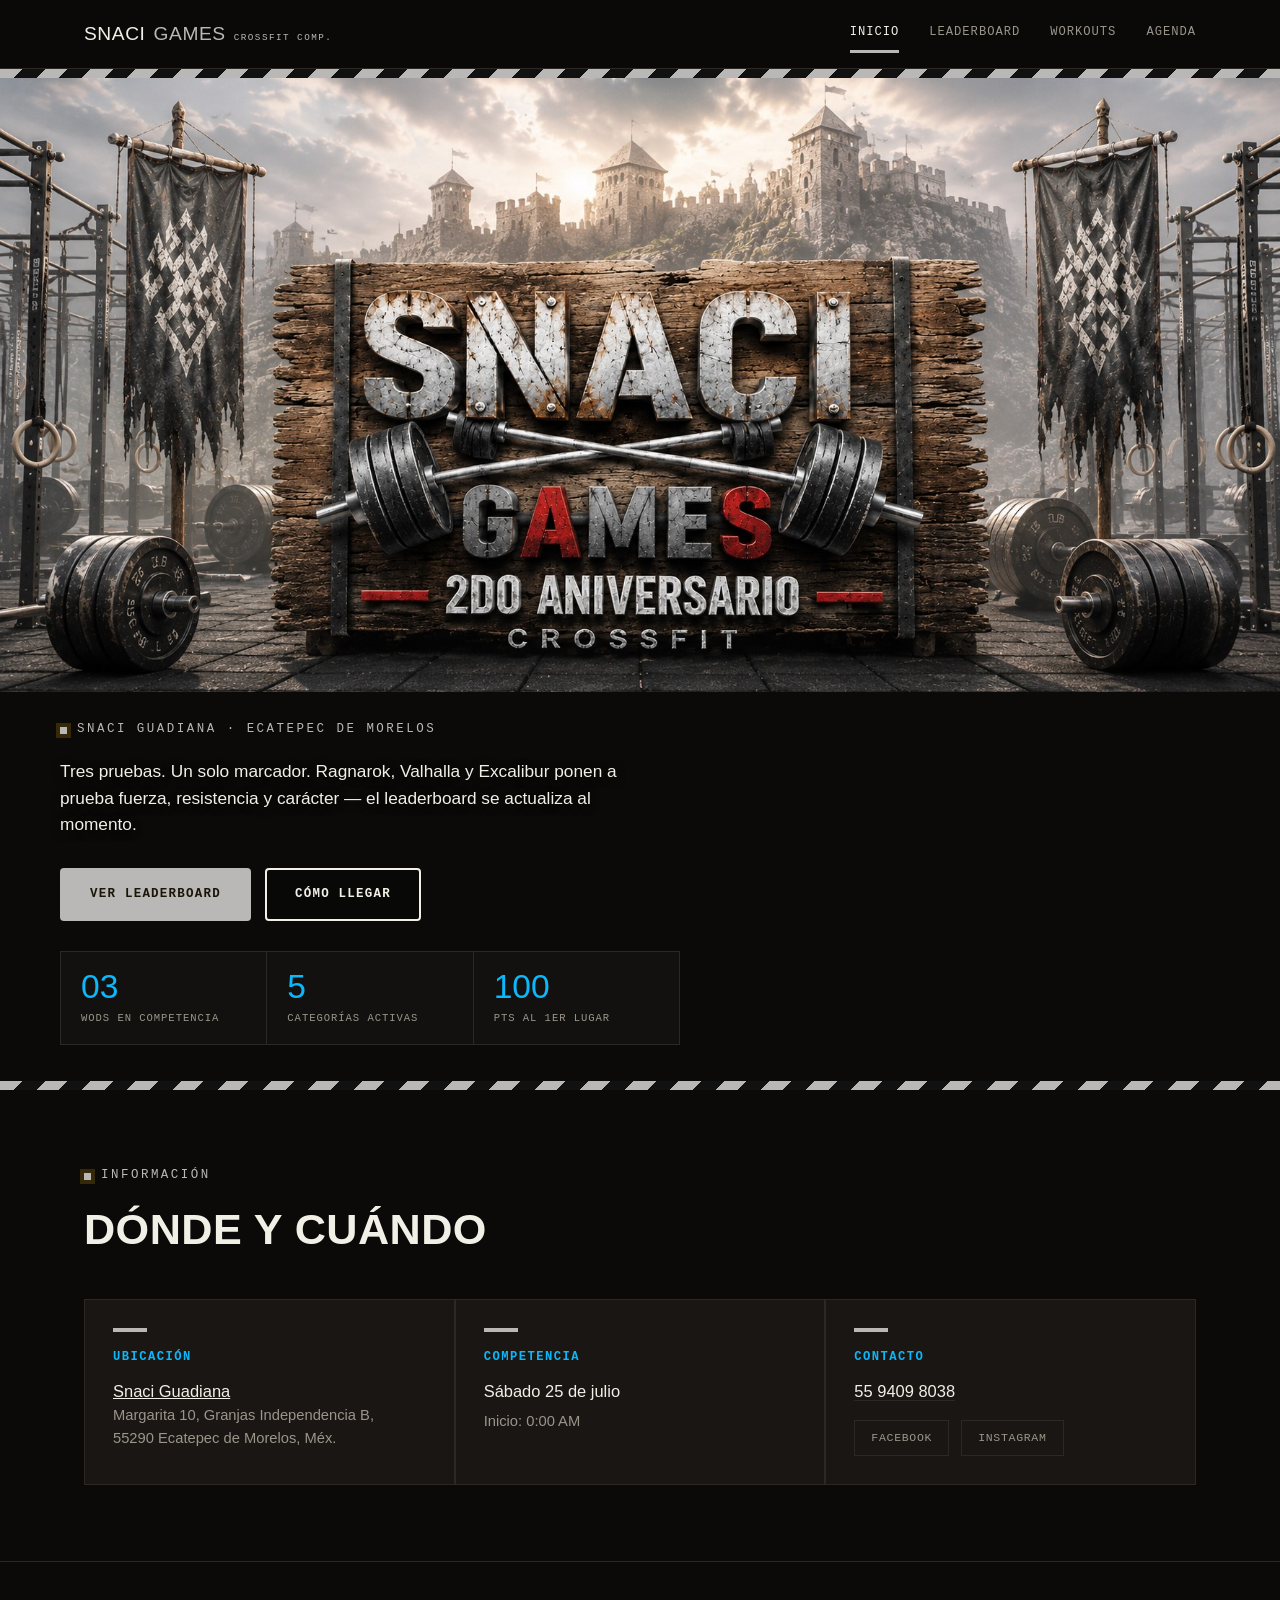
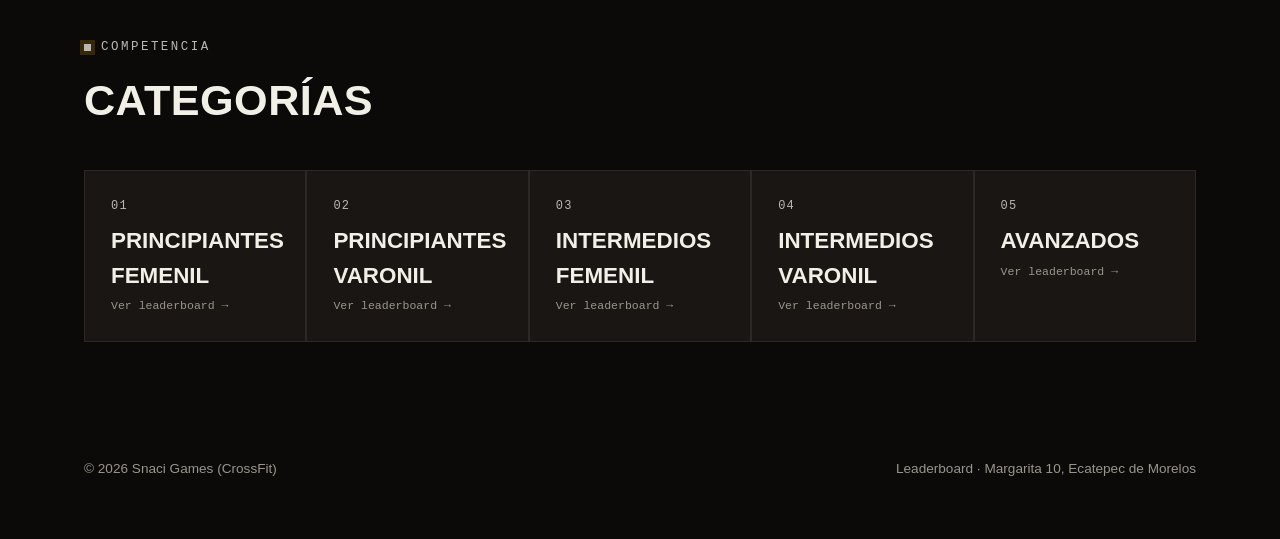
==== commit 3614cced: "Add files via upload" ====
--- a/index.html
+++ b/index.html
@@ -17,6 +17,7 @@
             <nav class="nav" id="nav-menu">
                 <a href="index.html" class="is-active">Inicio</a>
                 <a href="leaderboard.html">Leaderboard</a>
+                <a href="workouts.html">Workouts</a>
                 <a href="agenda.html">Agenda</a>
             </nav>
             <button class="menu-toggle" id="menu-toggle" aria-label="Abrir menú" aria-expanded="false">
--- a/styles.css
+++ b/styles.css
@@ -620,4 +620,104 @@
         position: relative;
         padding: 28px 0 36px;
     }
-}+}
+.wod-toggle {
+    cursor: pointer;
+    display: flex;
+    align-items: center;
+    justify-content: space-between;
+    user-select: none;
+}
+
+    .wod-toggle .chevron-wod {
+        font-family: var(--mono);
+        color: var(--bone-dim);
+        font-size: 1rem;
+        transition: transform 0.15s ease;
+    }
+
+    .wod-toggle.is-open .chevron-wod {
+        transform: rotate(90deg);
+    }
+
+.wod-body {
+    display: none;
+}
+
+    .wod-body.is-open {
+        display: block;
+    }
+
+section.block table.board td.col-athlete:nth-child(2),
+section.block table.board th.col-athlete:nth-child(2) {
+    min-width: 30px;
+    max-width: 30px;
+    white-space: normal;
+    font-size: 0.72rem;
+}
+section.block table.board td.col-athlete:nth-child(1),
+section.block table.board th.col-athlete:nth-child(1) {
+    min-width: 40px;
+    max-width: 40px;
+    white-space: normal;
+    font-size: 0.72rem;
+}
+section.block table.board td.col-athlete:nth-child(3),
+section.block table.board th.col-athlete:nth-child(3) {
+    min-width: 3px;
+    max-width: 3px;
+    white-space: normal;
+    font-size: 0.72rem;
+}
+section.block table.board td.col-athlete:nth-child(4),
+section.block table.board th.col-athlete:nth-child(4) {
+    min-width: 4px;
+    max-width: 4px;
+    white-space: normal;
+    font-size: 0.72rem;
+}
+section.block table.board td.col-athlete:nth-child(5),
+section.block table.board th.col-athlete:nth-child(5) {
+    min-width: 5px;
+    max-width: 5px;
+    white-space: normal;
+    font-size: 0.72rem;
+}
+.wod-banner {
+    text-align: center;
+    margin-bottom: 28px;
+}
+
+    .wod-banner img {
+        max-width: 340px;
+        width: 100%;
+        border-radius: var(--radius);
+        border: 1px solid var(--line);
+    }
+
+.workout-grid {
+    display: grid;
+    grid-template-columns: repeat(auto-fit, minmax(260px, 1fr));
+    gap: 18px;
+}
+
+.workout-card {
+    background: var(--bg-card);
+    border: 1px solid var(--line);
+    padding: 10px;
+}
+
+    .workout-card img {
+        width: 100%;
+        display: block;
+        border-radius: 2px;
+    }
+
+    .workout-card .cat-label {
+        font-family: var(--mono);
+        text-transform: uppercase;
+        letter-spacing: 0.08em;
+        font-size: 0.75rem;
+        color: var(--ember);
+        padding: 10px 4px 2px;
+    }
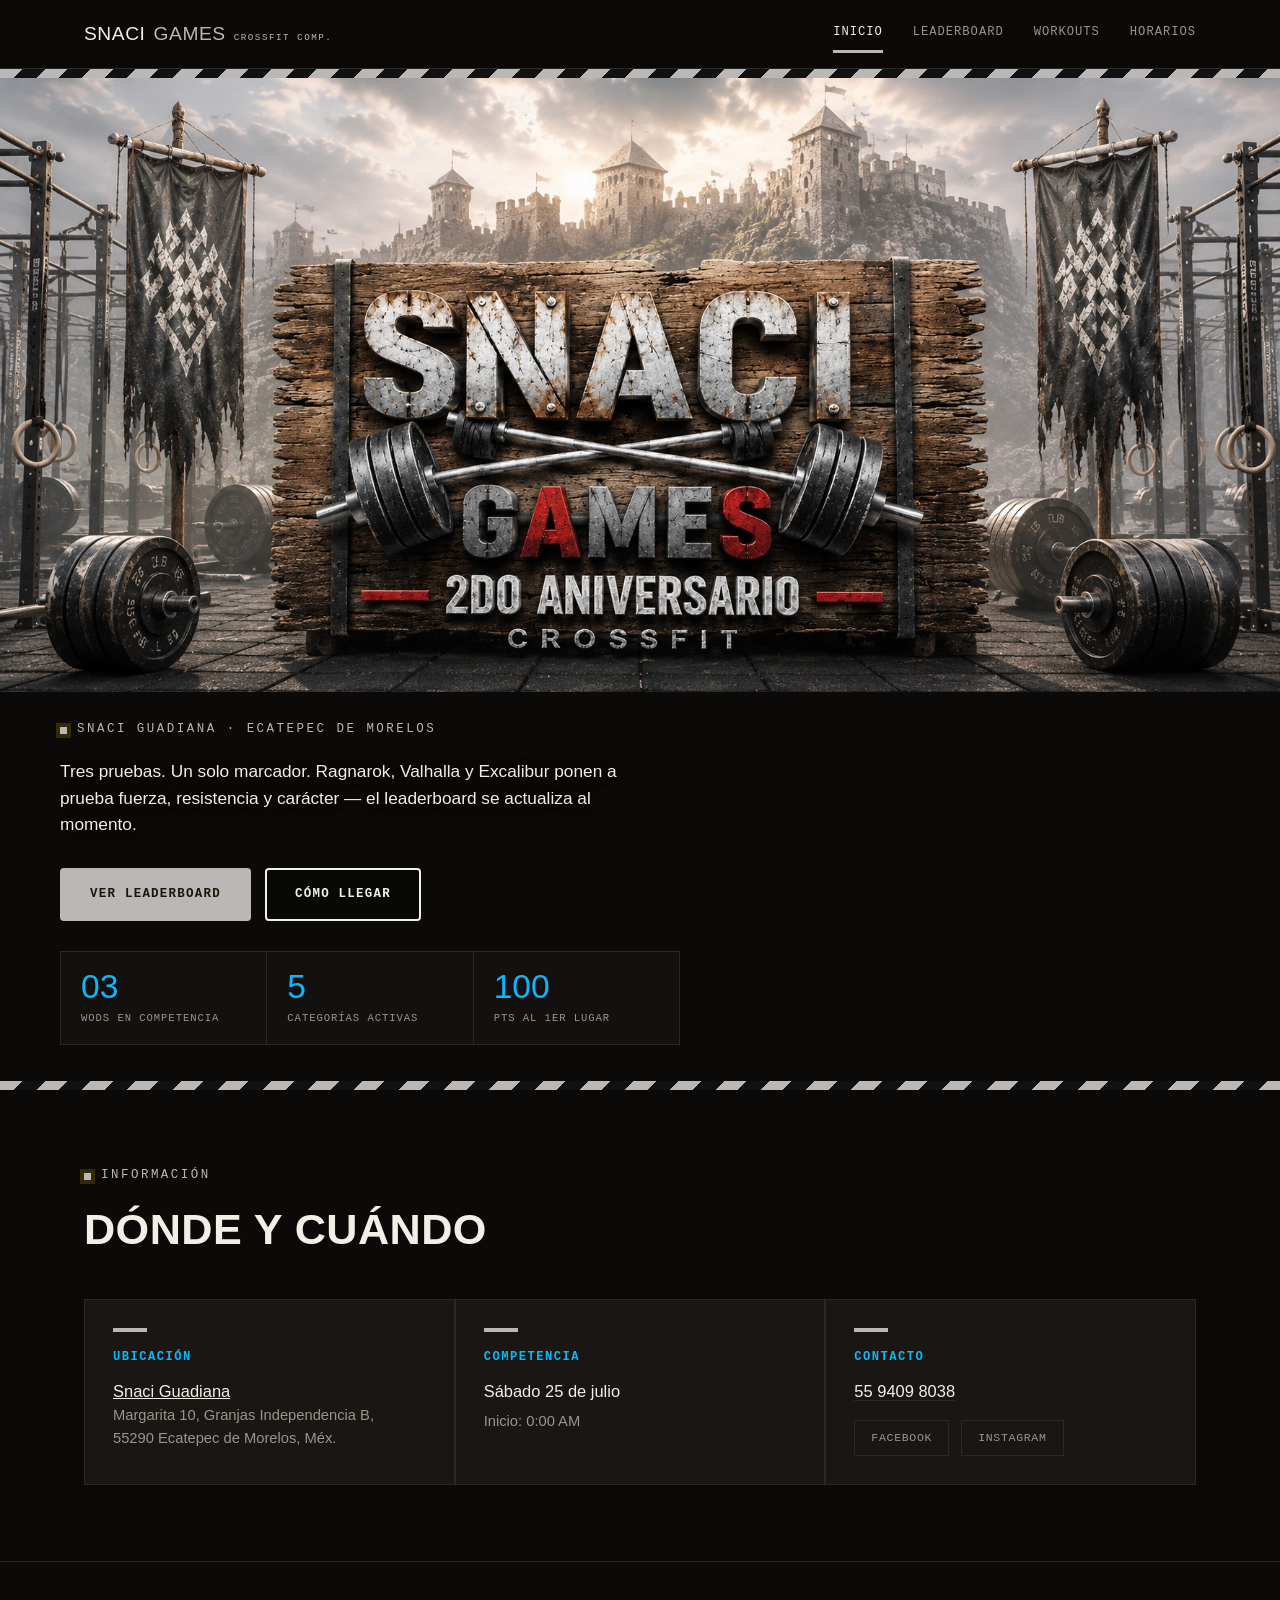
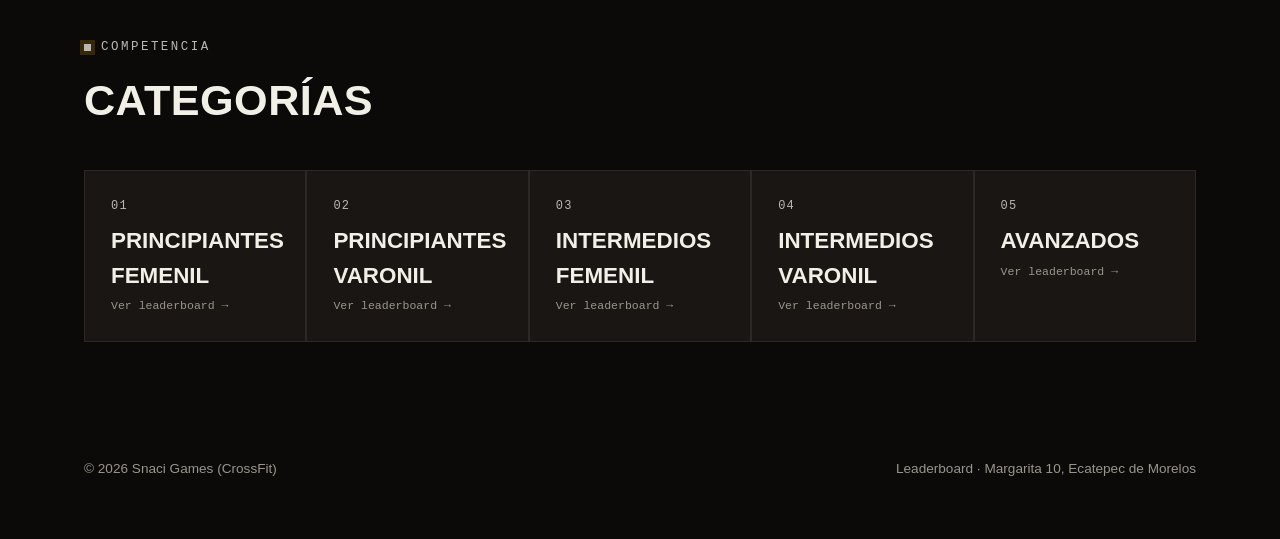
==== commit b4401ac3: "Add files via upload" ====
--- a/index.html
+++ b/index.html
@@ -18,7 +18,7 @@
                 <a href="index.html" class="is-active">Inicio</a>
                 <a href="leaderboard.html">Leaderboard</a>
                 <a href="workouts.html">Workouts</a>
-                <a href="agenda.html">Agenda</a>
+                <a href="agenda.html">Horarios</a>
             </nav>
             <button class="menu-toggle" id="menu-toggle" aria-label="Abrir menú" aria-expanded="false">
                 <span></span><span></span><span></span>
--- a/styles.css
+++ b/styles.css
@@ -650,8 +650,8 @@
 
 section.block table.board td.col-athlete:nth-child(2),
 section.block table.board th.col-athlete:nth-child(2) {
-    min-width: 30px;
-    max-width: 30px;
+    min-width: 50px;
+    max-width: 50px;
     white-space: normal;
     font-size: 0.72rem;
 }
@@ -666,20 +666,6 @@
 section.block table.board th.col-athlete:nth-child(3) {
     min-width: 3px;
     max-width: 3px;
-    white-space: normal;
-    font-size: 0.72rem;
-}
-section.block table.board td.col-athlete:nth-child(4),
-section.block table.board th.col-athlete:nth-child(4) {
-    min-width: 4px;
-    max-width: 4px;
-    white-space: normal;
-    font-size: 0.72rem;
-}
-section.block table.board td.col-athlete:nth-child(5),
-section.block table.board th.col-athlete:nth-child(5) {
-    min-width: 5px;
-    max-width: 5px;
     white-space: normal;
     font-size: 0.72rem;
 }
@@ -720,4 +706,25 @@
         font-size: 0.75rem;
         color: var(--ember);
         padding: 10px 4px 2px;
-    }+    }
+.col-horario {
+    font-family: var(--mono);
+    font-size: 0.78rem;
+    white-space: normal;
+}
+table.board.board-agenda {
+    min-width: 0;
+    width: 100%;
+    table-layout: fixed;
+}
+
+    table.board.board-agenda td.col-athlete,
+    table.board.board-agenda th.col-athlete {
+        position: static;
+        left: auto;
+        box-shadow: none;
+    }
+
+.table-scroll.no-scroll {
+    overflow-x: visible;
+}
